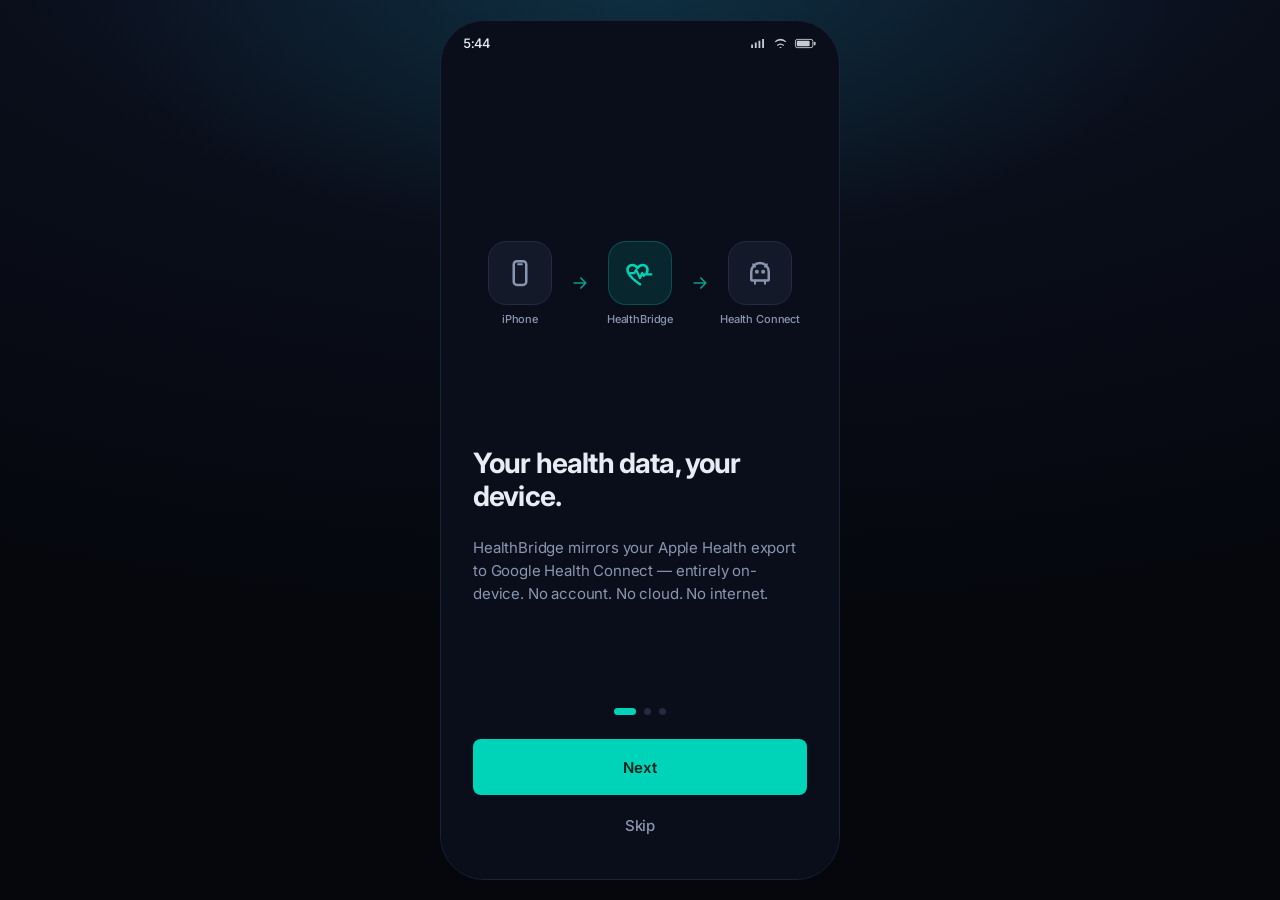
==== web-prototype/index.html @ 0988cbae "HealthBridge v1: interactive PWA prototype + native Android scaffold Built from healthbridge-prd.md." ====
<!DOCTYPE html>
<html lang="en">
<head>
  <meta charset="UTF-8" />
  <meta name="viewport" content="width=device-width, initial-scale=1.0, maximum-scale=1.0, user-scalable=no" />
  <meta name="theme-color" content="#0A0E1A" />
  <title>HealthBridge</title>

  <!-- PWA: installable + offline (matches the app's no-network design) -->
  <link rel="manifest" href="manifest.webmanifest" />
  <link rel="icon" href="icons/favicon-32.png" sizes="32x32" />
  <link rel="apple-touch-icon" href="icons/apple-touch-icon.png" />
  <meta name="mobile-web-app-capable" content="yes" />
  <meta name="apple-mobile-web-app-capable" content="yes" />
  <meta name="apple-mobile-web-app-status-bar-style" content="black-translucent" />
  <meta name="apple-mobile-web-app-title" content="HealthBridge" />

  <!-- Inter for labels/headers/body, Roboto Mono for data values (per PRD typography roles) -->
  <link rel="preconnect" href="https://fonts.googleapis.com" />
  <link rel="preconnect" href="https://fonts.gstatic.com" crossorigin />
  <link href="https://fonts.googleapis.com/css2?family=Inter:wght@400;500;600;700&family=Roboto+Mono:wght@400;500;600&display=swap" rel="stylesheet" />

  <link rel="stylesheet" href="styles.css" />
</head>
<body>
  <!-- Ambient deep-navy field behind the device, per PRD: "linear gradients of deep navy to near-black" -->
  <div class="ambient" aria-hidden="true"></div>

  <!-- The device. On desktop it reads as a phone; on mobile it fills the screen. -->
  <main class="device" role="application" aria-label="HealthBridge">
    <!-- Faux Android status bar for realism -->
    <div class="statusbar">
      <span class="statusbar__time" id="sb-time">9:41</span>
      <span class="statusbar__icons">
        <svg viewBox="0 0 18 12" width="17" height="11" aria-hidden="true"><path d="M1 11h2V7H1v4zm4 0h2V5H5v6zm4 0h2V3H9v8zm4 0h2V1h-2v10z" fill="currentColor"/></svg>
        <svg viewBox="0 0 16 12" width="15" height="11" aria-hidden="true"><path d="M8 2.6c2 0 3.9.8 5.3 2.1l1-1A9 9 0 0 0 8 .9 9 9 0 0 0 1.7 3.7l1 1A7.4 7.4 0 0 1 8 2.6zM4 7.7l1 1A4.3 4.3 0 0 1 8 7.4c1.1 0 2.2.4 3 1.3l1-1A5.7 5.7 0 0 0 8 6 5.7 5.7 0 0 0 4 7.7zM8 9.6 9.5 11 8 11 6.5 11 8 9.6z" fill="currentColor"/></svg>
        <svg viewBox="0 0 24 12" width="23" height="11" aria-hidden="true"><rect x="1" y="1.5" width="19" height="9" rx="2" stroke="currentColor" fill="none"/><rect x="2.5" y="3" width="14" height="6" rx="1" fill="currentColor"/><rect x="21" y="4" width="2" height="4" rx="1" fill="currentColor"/></svg>
      </span>
    </div>

    <!-- Screens are rendered into the stage by the router -->
    <div class="stage" id="stage"></div>

    <!-- Bottom-sheet host (settings confirmations etc.) -->
    <div class="sheet-host" id="sheet-host" aria-hidden="true"></div>

    <!-- Toast host -->
    <div class="toast-host" id="toast-host" aria-live="polite"></div>
  </main>

  <!-- Plain scripts (no build step, no ES-module CORS issues) sharing a global HB namespace -->
  <script src="data.js"></script>
  <script src="icons.js"></script>
  <script src="app.js"></script>
  <script src="screens.js"></script>
  <script>
    HB.boot();
    // register the offline service worker only when hosted (SW is unavailable on file://)
    if ('serviceWorker' in navigator && location.protocol.startsWith('http')) {
      window.addEventListener('load', () => navigator.serviceWorker.register('sw.js').catch(() => {}));
    }
  </script>
</body>
</html>
---- web-prototype/styles.css ----
/* ============================================================================
   HealthBridge — Design System
   Tokens lifted verbatim from the PRD (Section 6). The aesthetic brief:
   "deep navy to near-black, single electric teal accent. A precision
   instrument, not a wellness app." No shadows anywhere — elevation is
   expressed only through surface-color steps.
   ========================================================================== */

:root {
  /* ---- Color (PRD §6) ---- */
  --bg:            #0A0E1A;   /* BackgroundDark */
  --surface:       #131929;   /* SurfaceDark — cards */
  --elevated:      #1C2437;   /* SurfaceElevated — sheets, pressed, inputs */
  --teal:          #00D4B8;   /* TealAccent — the only accent */
  --teal-dim:      #0A9C8A;
  --text:          #E8EDF5;   /* TextPrimary */
  --text-2:        #8A96B0;   /* TextSecondary */
  --text-3:        #56607A;   /* tertiary / disabled */
  --error:         #FF4D4D;   /* ErrorRed */
  --divider:       #232B3E;   /* DividerColor */
  --warn:          #F5B544;

  /* teal at low alpha for fills/halos */
  --teal-08:       rgba(0, 212, 184, 0.08);
  --teal-12:       rgba(0, 212, 184, 0.12);
  --teal-16:       rgba(0, 212, 184, 0.16);
  --teal-24:       rgba(0, 212, 184, 0.24);

  /* ---- Type ---- */
  --sans: 'Inter', -apple-system, BlinkMacSystemFont, 'Segoe UI', Roboto, sans-serif;
  --mono: 'Roboto Mono', ui-monospace, 'SF Mono', Menlo, monospace;

  /* ---- Radius (PRD §6) ---- */
  --r-card: 12px;
  --r-btn:  8px;
  --r-chip: 4px;

  /* ---- Spacing scale (PRD §6: 4,8,12,16,24,32,48) ---- */
  --s1: 4px;  --s2: 8px;  --s3: 12px; --s4: 16px; --s6: 24px; --s8: 32px; --s12: 48px;

  /* ---- Motion ---- */
  --ease-std:    cubic-bezier(0.2, 0, 0, 1);     /* Material standard */
  --ease-decel:  cubic-bezier(0, 0, 0, 1);       /* entering */
  --ease-accel:  cubic-bezier(0.3, 0, 1, 1);     /* exiting */
  --dur-screen:  300ms;
  --dur-micro:   140ms;
}

/* ---- Reset ---- */
*, *::before, *::after { box-sizing: border-box; margin: 0; padding: 0; }
html, body { height: 100%; }
body {
  font-family: var(--sans);
  background: #05070D;
  color: var(--text);
  -webkit-font-smoothing: antialiased;
  text-rendering: optimizeLegibility;
  display: grid;
  place-items: center;
  overflow: hidden;
  letter-spacing: -0.01em;
}
button { font-family: inherit; color: inherit; background: none; border: none; cursor: pointer; }
input, textarea { font-family: inherit; }
::selection { background: var(--teal-24); color: var(--text); }

/* Ambient field behind the device */
.ambient {
  position: fixed; inset: 0; z-index: 0;
  background:
    radial-gradient(120% 80% at 50% -10%, #11203a 0%, #0A0E1A 45%, #05070D 100%);
}
.ambient::after {
  content: ''; position: absolute; inset: 0;
  background: radial-gradient(60% 40% at 50% 0%, rgba(0,212,184,0.10), transparent 70%);
}

/* ============================================================================
   Device frame
   ========================================================================== */
.device {
  position: relative; z-index: 1;
  width: 400px; height: 860px;
  max-height: 100vh;
  background: var(--bg);
  border-radius: 44px;
  border: 1px solid #1b2336;
  overflow: hidden;
  display: flex; flex-direction: column;
  isolation: isolate;
}
/* On a real phone, drop the frame and go full-bleed */
@media (max-width: 440px) {
  .device {
    width: 100vw; height: 100vh; max-height: none;
    border-radius: 0; border: none;
  }
}

.statusbar {
  height: 44px; flex: 0 0 44px;
  display: flex; align-items: center; justify-content: space-between;
  padding: 0 22px;
  color: var(--text);
  font: 500 13px/1 var(--sans);
  position: relative; z-index: 5;
}
.statusbar__time { font-variant-numeric: tabular-nums; }
.statusbar__icons { display: flex; align-items: center; gap: 6px; opacity: 0.85; }

/* The stage holds the absolutely-positioned screens for transitions */
.stage {
  position: relative; flex: 1 1 auto; overflow: hidden;
}

/* ============================================================================
   Screen + shared-axis (X) transitions
   ========================================================================== */
.screen {
  position: absolute; inset: 0;
  display: flex; flex-direction: column;
  background: var(--bg);
  overflow-x: clip;
  will-change: transform, opacity;
}
.screen__body {
  flex: 1 1 auto; overflow-y: auto; overflow-x: hidden;
  padding: var(--s6) var(--s6) var(--s8);
  -webkit-overflow-scrolling: touch;
  overscroll-behavior: contain;
}
.screen__body::-webkit-scrollbar { width: 0; }
.screen__body > * + * { margin-top: var(--s4); }
.screen__body.nopad { padding: 0; }
.sec-label { margin: var(--s6) 0 var(--s3) !important; }
.sec-label:first-child { margin-top: var(--s1) !important; }
.hint { font: 400 12px/1.5 var(--sans); color: var(--text-3); margin-top: var(--s2) !important; }

/* A docked footer for primary CTAs (sits above the home indicator) */
.screen__footer {
  flex: 0 0 auto;
  padding: var(--s4) var(--s6) calc(var(--s6) + env(safe-area-inset-bottom, 6px));
  background: linear-gradient(to top, var(--bg) 60%, transparent);
  display: flex; flex-direction: column; gap: var(--s3);
}

/* transition states (driven by app.js) */
.screen.enter-right { transform: translateX(36px); opacity: 0; }
.screen.enter-left  { transform: translateX(-36px); opacity: 0; }
.screen.active      { transform: translateX(0); opacity: 1;
                      transition: transform var(--dur-screen) var(--ease-decel),
                                  opacity calc(var(--dur-screen) * 0.7) linear; }
.screen.exit-left   { transform: translateX(-36px); opacity: 0;
                      transition: transform var(--dur-screen) var(--ease-accel),
                                  opacity calc(var(--dur-screen) * 0.6) linear; }
.screen.exit-right  { transform: translateX(36px); opacity: 0;
                      transition: transform var(--dur-screen) var(--ease-accel),
                                  opacity calc(var(--dur-screen) * 0.6) linear; }

/* ============================================================================
   App bar
   ========================================================================== */
.appbar {
  flex: 0 0 auto;
  display: flex; align-items: center; gap: var(--s2);
  padding: var(--s4) var(--s4) var(--s2);
  min-height: 56px;
}
.appbar__title {
  font: 600 17px/1.2 var(--sans);
  letter-spacing: -0.02em;
  flex: 1 1 auto;
}
.appbar__btn {
  width: 40px; height: 40px; flex: 0 0 40px;
  display: grid; place-items: center;
  border-radius: 999px; color: var(--text);
  transition: background var(--dur-micro) var(--ease-std);
}
.appbar__btn:active { background: var(--elevated); }
.appbar__btn svg { width: 22px; height: 22px; }
.appbar__btn--spacer { visibility: hidden; }

/* ============================================================================
   Typography helpers
   ========================================================================== */
.h1 { font: 700 28px/1.15 var(--sans); letter-spacing: -0.03em; }
.h2 { font: 600 22px/1.2 var(--sans); letter-spacing: -0.02em; }
.h3 { font: 600 17px/1.25 var(--sans); letter-spacing: -0.01em; }
.lead { font: 400 15px/1.55 var(--sans); color: var(--text-2); }
.label { font: 500 13px/1.3 var(--sans); color: var(--text-2);
         text-transform: uppercase; letter-spacing: 0.08em; }
.caption { font: 400 13px/1.4 var(--sans); color: var(--text-2); }
.mono { font-family: var(--mono); font-variant-numeric: tabular-nums; letter-spacing: -0.01em; }
.data { font-family: var(--mono); font-weight: 500; font-variant-numeric: tabular-nums; }
.teal { color: var(--teal); }
.muted { color: var(--text-2); }
.dim { color: var(--text-3); }
.err { color: var(--error); }

/* ============================================================================
   Buttons
   ========================================================================== */
.btn {
  position: relative;
  height: 56px; padding: 0 var(--s6);
  border-radius: var(--r-btn);
  font: 600 15px/1 var(--sans); letter-spacing: -0.01em;
  display: inline-flex; align-items: center; justify-content: center; gap: var(--s2);
  transition: transform var(--dur-micro) var(--ease-std), background var(--dur-micro) var(--ease-std), opacity var(--dur-micro);
  user-select: none; -webkit-tap-highlight-color: transparent;
  overflow: hidden;
}
.btn:active { transform: scale(0.975); }
.btn--block { width: 100%; }
.btn svg { width: 19px; height: 19px; }

.btn--primary { background: var(--teal); color: #04221E; }
.btn--primary:active { background: #00C2A8; }
.btn--primary:disabled { background: var(--elevated); color: var(--text-3); transform: none; cursor: default; }

.btn--ghost { background: var(--elevated); color: var(--text); }
.btn--ghost:active { background: #232c44; }

.btn--text { height: 44px; background: none; color: var(--text-2); font-weight: 500; }
.btn--text:active { color: var(--text); transform: none; }

.btn--danger { background: rgba(255,77,77,0.12); color: var(--error); }
.btn--danger:active { background: rgba(255,77,77,0.2); }

/* ripple */
.ripple { position: absolute; border-radius: 50%; transform: scale(0);
  background: rgba(255,255,255,0.18); pointer-events: none; animation: ripple 520ms var(--ease-std); }
.btn--primary .ripple { background: rgba(4,34,30,0.22); }
@keyframes ripple { to { transform: scale(2.4); opacity: 0; } }

/* ============================================================================
   Cards / surfaces
   ========================================================================== */
.card {
  background: var(--surface);
  border: 1px solid var(--divider);
  border-radius: var(--r-card);
  padding: var(--s4);
}
.card--pad { padding: var(--s6); }
.card--flush { padding: 0; overflow: hidden; }
.card--accent { border-color: var(--teal-24); background: linear-gradient(180deg, var(--teal-08), transparent 40%), var(--surface); }

.stack { display: flex; flex-direction: column; }
.stack > * + * { margin-top: var(--gap, var(--s4)); }
.row { display: flex; align-items: center; gap: var(--s3); }
.row--between { justify-content: space-between; }
.grow { flex: 1 1 auto; min-width: 0; }
.spacer-4 { height: var(--s4); } .spacer-6 { height: var(--s6); } .spacer-8 { height: var(--s8); }

/* ============================================================================
   Banner (last sync)
   ========================================================================== */
.banner { display: flex; align-items: center; gap: var(--s3); }
.banner__dot { width: 8px; height: 8px; border-radius: 50%; background: var(--teal); flex: 0 0 8px;
  box-shadow: 0 0 0 0 var(--teal-24); animation: pulse 2.4s var(--ease-std) infinite; }
@keyframes pulse { 0%{box-shadow:0 0 0 0 var(--teal-24);} 70%{box-shadow:0 0 0 7px transparent;} 100%{box-shadow:0 0 0 0 transparent;} }

/* ============================================================================
   Summary metric cards (Home)
   ========================================================================== */
.metrics { display: grid; grid-template-columns: repeat(3, minmax(0, 1fr)); gap: var(--s3); }
.metric {
  min-width: 0;
  background: var(--surface); border: 1px solid var(--divider);
  border-radius: var(--r-card); padding: var(--s4) 10px;
  display: flex; flex-direction: column; gap: var(--s1);
}
.metric__value { font: 600 22px/1 var(--mono); color: var(--text); font-variant-numeric: tabular-nums;
  letter-spacing: -0.03em; white-space: nowrap; }
.metric__label { font: 500 11px/1.2 var(--sans); color: var(--text-2);
  text-transform: uppercase; letter-spacing: 0.06em; }
.metric__icon { color: var(--teal); margin-bottom: var(--s1); }
.metric__icon svg { width: 18px; height: 18px; }

/* ============================================================================
   Data-type rows (Delta review, History, Settings, Processing)
   ========================================================================== */
.drow {
  display: flex; align-items: center; gap: var(--s3);
  padding: var(--s4); width: 100%; text-align: left;
  border-bottom: 1px solid var(--divider);
  transition: background var(--dur-micro);
}
.drow:last-child { border-bottom: none; }
.drow:active { background: var(--elevated); }
.drow__icon {
  width: 40px; height: 40px; flex: 0 0 40px; border-radius: 10px;
  display: grid; place-items: center;
  background: var(--teal-12); color: var(--teal);
}
.drow__icon svg { width: 20px; height: 20px; }
.drow__icon--muted { background: var(--elevated); color: var(--text-2); }
.drow__main { flex: 1 1 auto; min-width: 0; }
.drow__title { font: 500 15px/1.3 var(--sans); color: var(--text); }
.drow__sub { font: 400 12px/1.4 var(--mono); color: var(--text-2); margin-top: 2px; }
.drow__count { font: 600 17px/1 var(--mono); color: var(--teal); font-variant-numeric: tabular-nums; }
.drow__count--zero { color: var(--text-3); }
.drow__chev { color: var(--text-3); transition: transform var(--dur-micro) var(--ease-std); flex: 0 0 auto; }
.drow__chev svg { width: 18px; height: 18px; display: block; }
.drow[aria-expanded="true"] .drow__chev { transform: rotate(90deg); color: var(--text-2); }

/* expandable detail */
.detail { overflow: hidden; height: 0; transition: height var(--dur-screen) var(--ease-std); background: #0d121f; }
.detail__inner { padding: var(--s2) var(--s4) var(--s4); }
.ditem { display: flex; align-items: baseline; justify-content: space-between; gap: var(--s3);
  padding: var(--s3) 0; border-bottom: 1px solid var(--divider); }
.ditem:last-child { border-bottom: none; }
.ditem__name { font: 500 14px/1.3 var(--sans); }
.ditem__meta { font: 400 12px/1.4 var(--mono); color: var(--text-2); }
.ditem__val  { font: 500 13px/1 var(--mono); color: var(--text-2); white-space: nowrap; }

/* ============================================================================
   Chips / badges
   ========================================================================== */
.chip {
  display: inline-flex; align-items: center; gap: 5px;
  height: 24px; padding: 0 8px; border-radius: var(--r-chip);
  font: 500 12px/1 var(--sans); letter-spacing: 0.01em;
  background: var(--elevated); color: var(--text-2);
}
.chip--ok { background: var(--teal-12); color: var(--teal); }
.chip--err { background: rgba(255,77,77,0.12); color: var(--error); }
.chip--warn { background: rgba(245,181,68,0.12); color: var(--warn); }
.chip__dot { width: 6px; height: 6px; border-radius: 50%; background: currentColor; }

/* ============================================================================
   Progress + stepper (Processing, Writing)
   ========================================================================== */
.progress { height: 6px; border-radius: 999px; background: var(--elevated); overflow: hidden; }
.progress__bar { height: 100%; width: 0; border-radius: 999px; background: var(--teal);
  transition: width 300ms var(--ease-std); }
.progress--indef .progress__bar { width: 35%; animation: indef 1.1s var(--ease-std) infinite; }
@keyframes indef { 0%{margin-left:-35%;} 100%{margin-left:100%;} }

.stepper { display: flex; flex-direction: column; gap: 0; }
.step { display: flex; gap: var(--s4); }
.step__rail { display: flex; flex-direction: column; align-items: center; flex: 0 0 24px; }
.step__node {
  width: 24px; height: 24px; border-radius: 50%; flex: 0 0 24px;
  display: grid; place-items: center;
  border: 2px solid var(--divider); color: var(--text-3);
  background: var(--bg); transition: all var(--dur-screen) var(--ease-std);
  font: 600 11px/1 var(--mono);
}
.step__line { width: 2px; flex: 1 1 auto; background: var(--divider); margin: 4px 0; min-height: 24px;
  transition: background var(--dur-screen); }
.step:last-child .step__line { display: none; }
.step__body { padding-bottom: var(--s6); flex: 1 1 auto; min-width: 0; }
.step__title { font: 600 15px/1.3 var(--sans); color: var(--text-3); transition: color var(--dur-screen); }
.step__detail { font: 400 13px/1.5 var(--mono); color: var(--text-3); margin-top: var(--s1); min-height: 18px; transition: color var(--dur-screen); }

.step.is-active .step__node { border-color: var(--teal); color: var(--teal); }
.step.is-active .step__title { color: var(--text); }
.step.is-active .step__detail { color: var(--text-2); }
.step.is-done .step__node { background: var(--teal); border-color: var(--teal); color: #04221E; }
.step.is-done .step__title { color: var(--text-2); }
.step.is-done .step__line { background: var(--teal); }

/* live counter big number */
.counter { font: 600 40px/1 var(--mono); color: var(--text); font-variant-numeric: tabular-nums; letter-spacing: -0.02em; }

/* dedup result preview rows inside processing */
.preview-row { display: flex; align-items: center; justify-content: space-between; gap: var(--s3);
  padding: var(--s3) 0; border-bottom: 1px solid var(--divider); opacity: 0; transform: translateY(6px);
  animation: rowIn 360ms var(--ease-decel) forwards; }
.preview-row:last-child { border-bottom: none; }
@keyframes rowIn { to { opacity: 1; transform: none; } }
.preview-row__name { font: 500 14px/1.3 var(--sans); }
.preview-row__nums { font: 500 13px/1 var(--mono); color: var(--text-2); }
.preview-row__new { color: var(--teal); }

/* ============================================================================
   Toggle switch (Settings)
   ========================================================================== */
.switch { position: relative; width: 44px; height: 26px; flex: 0 0 44px; }
.switch input { position: absolute; opacity: 0; width: 100%; height: 100%; margin: 0; cursor: pointer; }
.switch__track { position: absolute; inset: 0; border-radius: 999px; background: var(--elevated);
  transition: background var(--dur-micro) var(--ease-std); }
.switch__thumb { position: absolute; top: 3px; left: 3px; width: 20px; height: 20px; border-radius: 50%;
  background: var(--text-2); transition: transform var(--dur-micro) var(--ease-std), background var(--dur-micro); }
.switch input:checked ~ .switch__track { background: var(--teal); }
.switch input:checked ~ .switch__thumb { transform: translateX(18px); background: #04221E; }

/* settings list */
.slist { background: var(--surface); border: 1px solid var(--divider); border-radius: var(--r-card); overflow: hidden; }
.srow { display: flex; align-items: center; gap: var(--s3); padding: var(--s4); border-bottom: 1px solid var(--divider); width: 100%; text-align: left; }
.srow:last-child { border-bottom: none; }
.srow__main { flex: 1 1 auto; min-width: 0; }
.srow__title { font: 500 15px/1.3 var(--sans); }
.srow__sub { font: 400 12px/1.4 var(--sans); color: var(--text-2); margin-top: 2px; }

/* ============================================================================
   Inputs / file meta
   ========================================================================== */
.dropzone {
  border: 1.5px dashed var(--divider); border-radius: var(--r-card);
  background: var(--surface);
  padding: var(--s12) var(--s6); text-align: center;
  display: flex; flex-direction: column; align-items: center; gap: var(--s4);
  transition: border-color var(--dur-micro), background var(--dur-micro);
}
.dropzone:active { border-color: var(--teal); background: var(--teal-08); }
.dropzone__icon { width: 56px; height: 56px; border-radius: 16px; background: var(--teal-12); color: var(--teal); display: grid; place-items: center; }
.dropzone__icon svg { width: 28px; height: 28px; }

.filecard { display: flex; align-items: center; gap: var(--s4); }
.filecard__icon { width: 48px; height: 48px; flex: 0 0 48px; border-radius: 10px; background: var(--teal-12); color: var(--teal); display: grid; place-items: center; }
.filecard__icon svg { width: 24px; height: 24px; }

.inline-error {
  display: flex; gap: var(--s3); align-items: flex-start;
  padding: var(--s4); border-radius: var(--r-btn);
  background: rgba(255,77,77,0.08); border: 1px solid rgba(255,77,77,0.24);
  color: var(--error);
}
.inline-error svg { width: 20px; height: 20px; flex: 0 0 20px; margin-top: 1px; }
.inline-error p { font: 400 13px/1.5 var(--sans); color: #ffb3b3; }

/* ============================================================================
   Empty state
   ========================================================================== */
.empty { display: flex; flex-direction: column; align-items: center; text-align: center;
  gap: var(--s4); padding: var(--s12) var(--s6); }
.empty__icon { width: 64px; height: 64px; border-radius: 18px; background: var(--surface);
  border: 1px solid var(--divider); display: grid; place-items: center; color: var(--text-3); }
.empty__icon svg { width: 30px; height: 30px; }

/* ============================================================================
   Success checkmark (Writing complete)
   ========================================================================== */
.success { display: flex; flex-direction: column; align-items: center; text-align: center; gap: var(--s6); }
.check {
  width: 96px; height: 96px; border-radius: 50%;
  background: var(--teal-12); display: grid; place-items: center;
  animation: checkPop 420ms var(--ease-decel) both;
}
@keyframes checkPop { 0%{transform: scale(0.6); opacity: 0;} 60%{transform: scale(1.05);} 100%{transform: scale(1); opacity:1;} }
.check svg { width: 48px; height: 48px; }
.check__path { stroke: var(--teal); stroke-width: 4; fill: none; stroke-linecap: round; stroke-linejoin: round;
  stroke-dasharray: 48; stroke-dashoffset: 48; animation: draw 420ms 240ms var(--ease-std) forwards; }
@keyframes draw { to { stroke-dashoffset: 0; } }

/* ============================================================================
   Onboarding
   ========================================================================== */
.ob { height: 100%; display: flex; flex-direction: column; }
.ob__slides { flex: 1 1 auto; position: relative; overflow: hidden; }
.ob__slide { position: absolute; inset: 0; display: flex; flex-direction: column; justify-content: center;
  padding: var(--s8) var(--s8); gap: var(--s6); opacity: 0; transform: translateX(40px);
  transition: opacity var(--dur-screen) var(--ease-std), transform var(--dur-screen) var(--ease-std); pointer-events: none; }
.ob__slide.is-current { opacity: 1; transform: none; pointer-events: auto; }
.ob__slide.is-past { transform: translateX(-40px); }
.ob__art { height: 280px; display: grid; place-items: center; }
.ob__dots { display: flex; gap: 8px; justify-content: center; padding: var(--s6) 0; }
.ob__dot { width: 7px; height: 7px; border-radius: 999px; background: var(--divider); transition: all var(--dur-screen) var(--ease-std); }
.ob__dot.is-on { width: 22px; background: var(--teal); }
.ob__foot { padding: 0 var(--s8) calc(var(--s8) + env(safe-area-inset-bottom, 0px)); display: flex; flex-direction: column; gap: var(--s2); }

/* onboarding flow diagram (slide 1) */
.flowdiag { display: flex; align-items: center; justify-content: center; gap: var(--s2); }
.flownode { display: flex; flex-direction: column; align-items: center; gap: var(--s2); width: 84px; }
.flownode__box { width: 64px; height: 64px; border-radius: 18px; display: grid; place-items: center;
  background: var(--surface); border: 1px solid var(--divider); color: var(--text-2); }
.flownode__box.is-hero { background: var(--teal-12); border-color: var(--teal-24); color: var(--teal); }
.flownode__box svg { width: 30px; height: 30px; }
.flownode__lbl { font: 500 11px/1.2 var(--sans); color: var(--text-2); text-align: center; }
.flowarrow { color: var(--teal-dim); }
.flowarrow svg { width: 20px; height: 20px; display: block; }

/* numbered export steps (slide 2) */
.steps-list { display: flex; flex-direction: column; gap: var(--s4); }
.steps-list__item { display: flex; gap: var(--s4); align-items: flex-start; }
.steps-list__num { width: 28px; height: 28px; flex: 0 0 28px; border-radius: 50%;
  background: var(--teal-12); color: var(--teal); display: grid; place-items: center;
  font: 600 13px/1 var(--mono); }
.steps-list__txt { font: 400 14px/1.5 var(--sans); color: var(--text); padding-top: 4px; }
.steps-list__txt b { font-weight: 600; }

/* permission rows (slide 3) */
.permgrid { display: flex; flex-wrap: wrap; gap: var(--s2); justify-content: center; }
.permpill { display: inline-flex; align-items: center; gap: 6px; height: 32px; padding: 0 12px;
  border-radius: 999px; background: var(--surface); border: 1px solid var(--divider);
  font: 500 12px/1 var(--sans); color: var(--text-2); }
.permpill svg { width: 14px; height: 14px; color: var(--teal); }

/* ============================================================================
   Bottom sheet (confirmations)
   ========================================================================== */
.sheet-host { position: absolute; inset: 0; z-index: 50; pointer-events: none; }
.sheet-host.is-open { pointer-events: auto; }
.scrim { position: absolute; inset: 0; background: rgba(3,5,10,0.6); opacity: 0;
  transition: opacity var(--dur-screen) var(--ease-std); }
.sheet-host.is-open .scrim { opacity: 1; }
.sheet { position: absolute; left: 0; right: 0; bottom: 0;
  background: var(--elevated); border-top-left-radius: 22px; border-top-right-radius: 22px;
  border-top: 1px solid var(--divider);
  padding: var(--s4) var(--s6) calc(var(--s6) + env(safe-area-inset-bottom, 0px));
  transform: translateY(100%); transition: transform var(--dur-screen) var(--ease-decel); }
.sheet-host.is-open .sheet { transform: none; }
.sheet__grip { width: 36px; height: 4px; border-radius: 999px; background: var(--divider); margin: 0 auto var(--s6); }
.sheet__title { font: 600 18px/1.3 var(--sans); margin-bottom: var(--s3); }
.sheet__body { font: 400 14px/1.6 var(--sans); color: var(--text-2); margin-bottom: var(--s6); }
.sheet__actions { display: flex; flex-direction: column; gap: var(--s3); }

/* ============================================================================
   Toast
   ========================================================================== */
.toast-host { position: absolute; left: 0; right: 0; bottom: 96px; z-index: 60;
  display: flex; flex-direction: column; align-items: center; gap: var(--s2); pointer-events: none; }
.toast { background: var(--elevated); border: 1px solid var(--divider); color: var(--text);
  border-radius: 999px; padding: 10px 18px; font: 500 13px/1.2 var(--sans);
  display: flex; align-items: center; gap: var(--s2);
  opacity: 0; transform: translateY(8px); animation: toastIn 200ms var(--ease-decel) forwards; }
.toast svg { width: 16px; height: 16px; color: var(--teal); }
@keyframes toastIn { to { opacity: 1; transform: none; } }
.toast.out { animation: toastOut 200ms var(--ease-accel) forwards; }
@keyframes toastOut { to { opacity: 0; transform: translateY(8px); } }

/* fade/raise helper for mounted content */
.mount > * { opacity: 0; transform: translateY(8px); animation: rowIn 400ms var(--ease-decel) forwards; }
.mount > *:nth-child(1){animation-delay:20ms} .mount > *:nth-child(2){animation-delay:60ms}
.mount > *:nth-child(3){animation-delay:100ms} .mount > *:nth-child(4){animation-delay:140ms}
.mount > *:nth-child(5){animation-delay:180ms} .mount > *:nth-child(6){animation-delay:220ms}
.mount > *:nth-child(7){animation-delay:260ms} .mount > *:nth-child(8){animation-delay:300ms}

@media (prefers-reduced-motion: reduce) {
  * { animation-duration: 0.001ms !important; transition-duration: 0.001ms !important; }
}
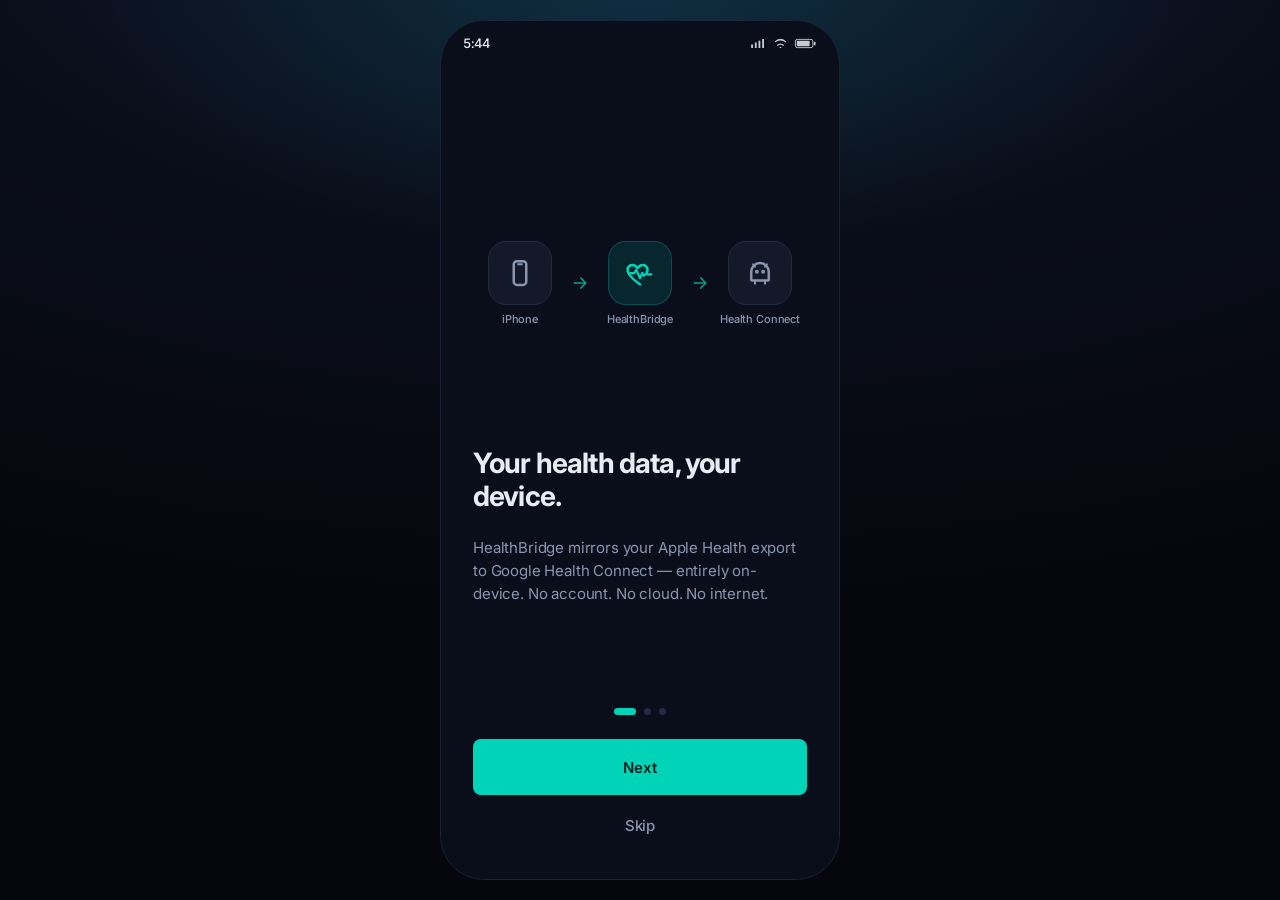
==== commit 36186c85: "Accessibility pass (WCAG AA) for web prototype + Android launcher icon Web prototype accessibility (" ====
--- a/web-prototype/index.html
+++ b/web-prototype/index.html
@@ -26,10 +26,11 @@
   <!-- Ambient deep-navy field behind the device, per PRD: "linear gradients of deep navy to near-black" -->
   <div class="ambient" aria-hidden="true"></div>
 
-  <!-- The device. On desktop it reads as a phone; on mobile it fills the screen. -->
-  <main class="device" role="application" aria-label="HealthBridge">
-    <!-- Faux Android status bar for realism -->
-    <div class="statusbar">
+  <!-- The device. On desktop it reads as a phone; on mobile it fills the screen.
+       (No role="application" — that suppresses the screen-reader virtual cursor.) -->
+  <div class="device" aria-label="HealthBridge">
+    <!-- Faux Android status bar — decorative chrome, hidden from assistive tech. -->
+    <div class="statusbar" aria-hidden="true">
       <span class="statusbar__time" id="sb-time">9:41</span>
       <span class="statusbar__icons">
         <svg viewBox="0 0 18 12" width="17" height="11" aria-hidden="true"><path d="M1 11h2V7H1v4zm4 0h2V5H5v6zm4 0h2V3H9v8zm4 0h2V1h-2v10z" fill="currentColor"/></svg>
@@ -38,15 +39,19 @@
       </span>
     </div>
 
-    <!-- Screens are rendered into the stage by the router -->
-    <div class="stage" id="stage"></div>
+    <!-- Screens are rendered into the stage by the router. The active screen's <h1>
+         names the view; this is the main landmark. -->
+    <main class="stage" id="stage"></main>
 
-    <!-- Bottom-sheet host (settings confirmations etc.) -->
+    <!-- Bottom-sheet host (settings confirmations, file picker). Inert until opened. -->
     <div class="sheet-host" id="sheet-host" aria-hidden="true"></div>
 
-    <!-- Toast host -->
-    <div class="toast-host" id="toast-host" aria-live="polite"></div>
-  </main>
+    <!-- Toast host — a polite status region. -->
+    <div class="toast-host" id="toast-host" role="status" aria-live="polite" aria-atomic="true"></div>
+
+    <!-- Route/progress announcer: navigation + pipeline milestones for screen readers. -->
+    <div id="route-announcer" class="sr-only" role="status" aria-live="polite" aria-atomic="true"></div>
+  </div>
 
   <!-- Plain scripts (no build step, no ES-module CORS issues) sharing a global HB namespace -->
   <script src="data.js"></script>
--- a/web-prototype/styles.css
+++ b/web-prototype/styles.css
@@ -14,8 +14,8 @@
   --teal:          #00D4B8;   /* TealAccent — the only accent */
   --teal-dim:      #0A9C8A;
   --text:          #E8EDF5;   /* TextPrimary */
-  --text-2:        #8A96B0;   /* TextSecondary */
-  --text-3:        #56607A;   /* tertiary / disabled */
+  --text-2:        #8A96B0;   /* TextSecondary — ~6:1 on --bg (WCAG AA) */
+  --text-3:        #6E7B9E;   /* tertiary — lightened to ~4.6:1 on --bg for AA on small text */
   --error:         #FF4D4D;   /* ErrorRed */
   --divider:       #232B3E;   /* DividerColor */
   --warn:          #F5B544;
@@ -172,7 +172,7 @@
   flex: 1 1 auto;
 }
 .appbar__btn {
-  width: 40px; height: 40px; flex: 0 0 40px;
+  width: 44px; height: 44px; flex: 0 0 44px;   /* >=44px touch target (WCAG 2.5.5) */
   display: grid; place-items: center;
   border-radius: 999px; color: var(--text);
   transition: background var(--dur-micro) var(--ease-std);
@@ -530,6 +530,56 @@
 .mount > *:nth-child(5){animation-delay:180ms} .mount > *:nth-child(6){animation-delay:220ms}
 .mount > *:nth-child(7){animation-delay:260ms} .mount > *:nth-child(8){animation-delay:300ms}
 
+/* ============================================================================
+   Accessibility
+   ========================================================================== */
+
+/* Screen-reader-only: present to AT, visually hidden (the standard a11y clip). */
+.sr-only {
+  position: absolute !important;
+  width: 1px; height: 1px;
+  padding: 0; margin: -1px;
+  overflow: hidden; clip: rect(0, 0, 0, 0);
+  white-space: nowrap; border: 0;
+}
+
+/* Visible keyboard focus (WCAG 2.4.7). Only for keyboard users via :focus-visible,
+   so pointer taps stay clean. A teal ring reads clearly on the dark surfaces. */
+:focus { outline: none; }
+:focus-visible {
+  outline: 2px solid var(--teal);
+  outline-offset: 2px;
+  border-radius: 3px;
+}
+.btn:focus-visible,
+.drow:focus-visible,
+.srow:focus-visible,
+.dropzone:focus-visible,
+.permpill:focus-visible,
+.ob__dot:focus-visible {
+  outline: 2px solid var(--teal);
+  outline-offset: 3px;
+}
+/* The visually-hidden checkbox drives the styled switch: surface its focus ring on the track. */
+.switch input:focus-visible ~ .switch__track {
+  outline: 2px solid var(--teal);
+  outline-offset: 2px;
+}
+/* Programmatic focus targets (screen <h1>s, the dialog container) receive focus on
+   navigation/open so AT lands there — but they're not keyboard-tabbable, so suppress the
+   ring. Real interactive controls aren't tabindex="-1", so they keep their :focus-visible ring. */
+[tabindex="-1"]:focus,
+[tabindex="-1"]:focus-visible { outline: none; }
+
+/* Hints carry real information, so meet AA contrast (route to secondary, not tertiary). */
+.hint { color: var(--text-2); }
+
+/* Honor reduced-transparency / forced-colors gracefully. */
+@media (forced-colors: active) {
+  .btn, .card, .drow, .srow, .chip, .switch__track { border: 1px solid currentColor; }
+  :focus-visible { outline: 2px solid Highlight; }
+}
+
 @media (prefers-reduced-motion: reduce) {
   * { animation-duration: 0.001ms !important; transition-duration: 0.001ms !important; }
 }
